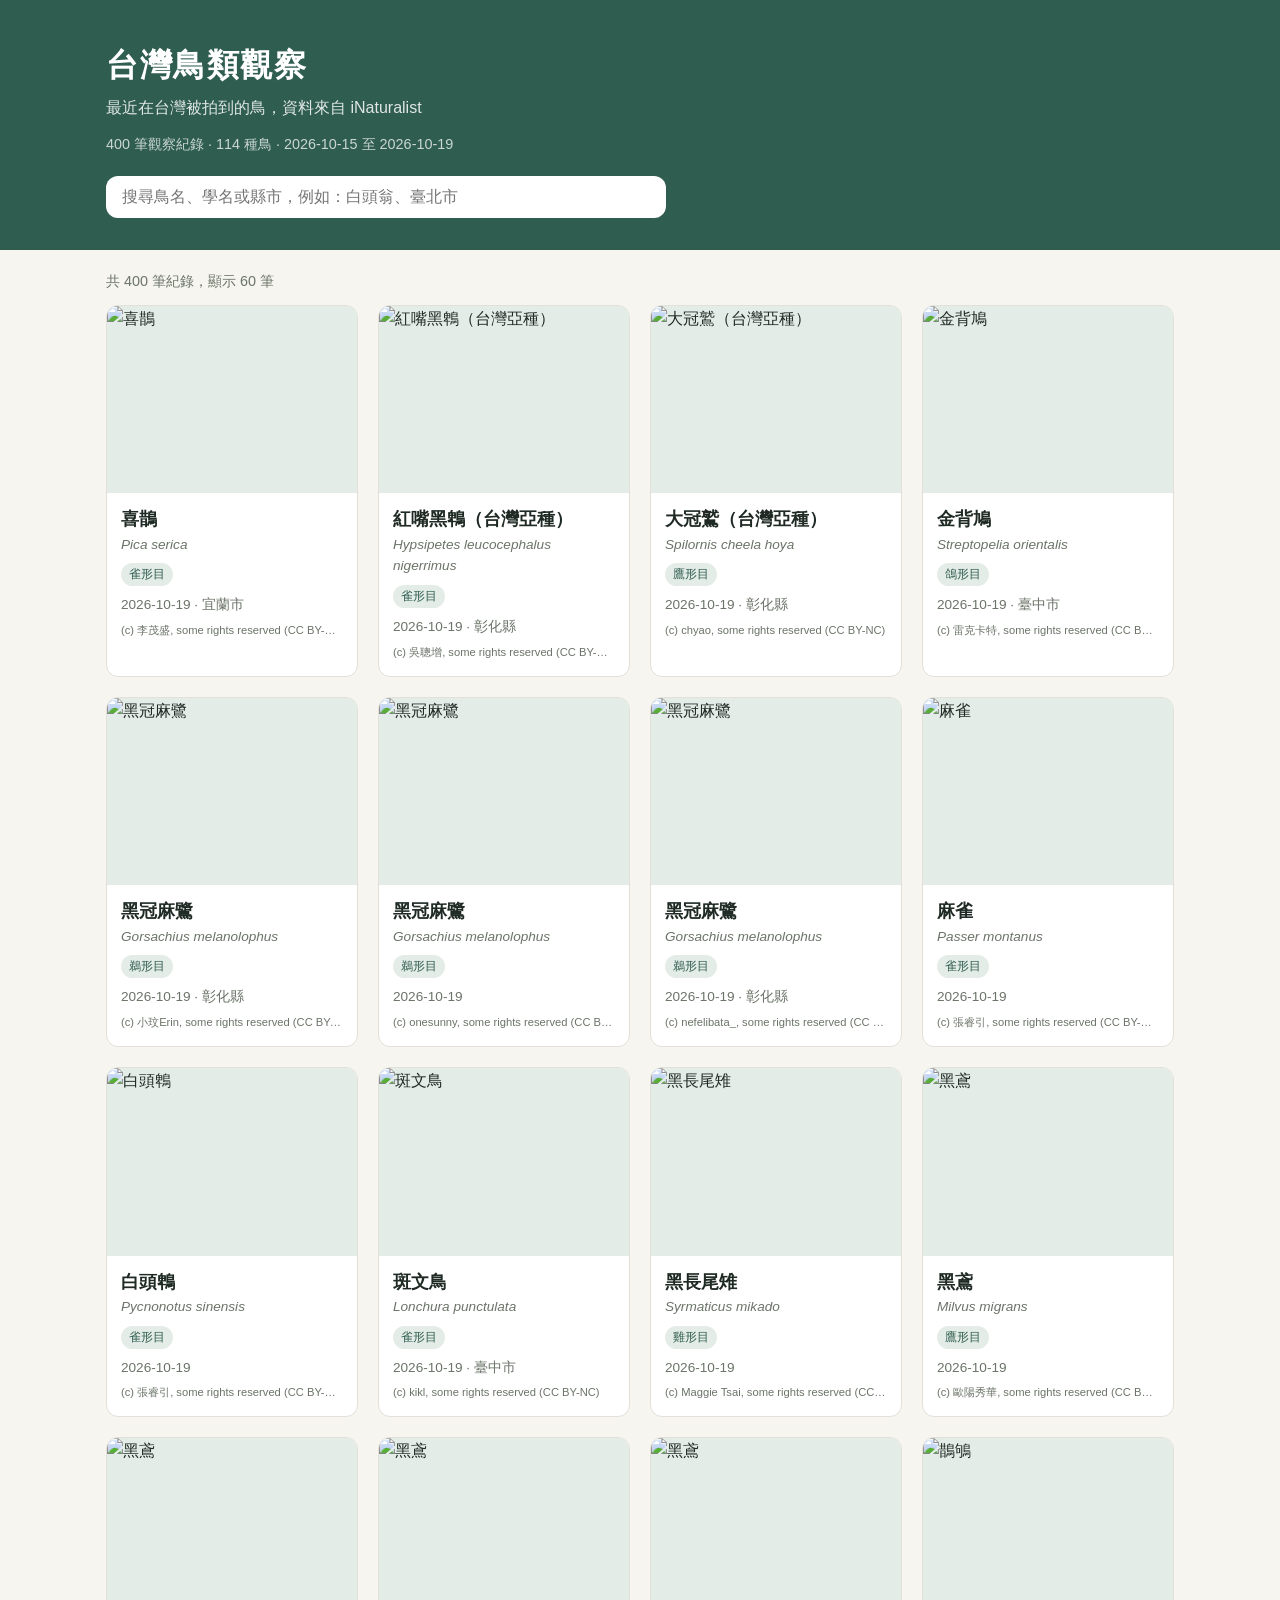
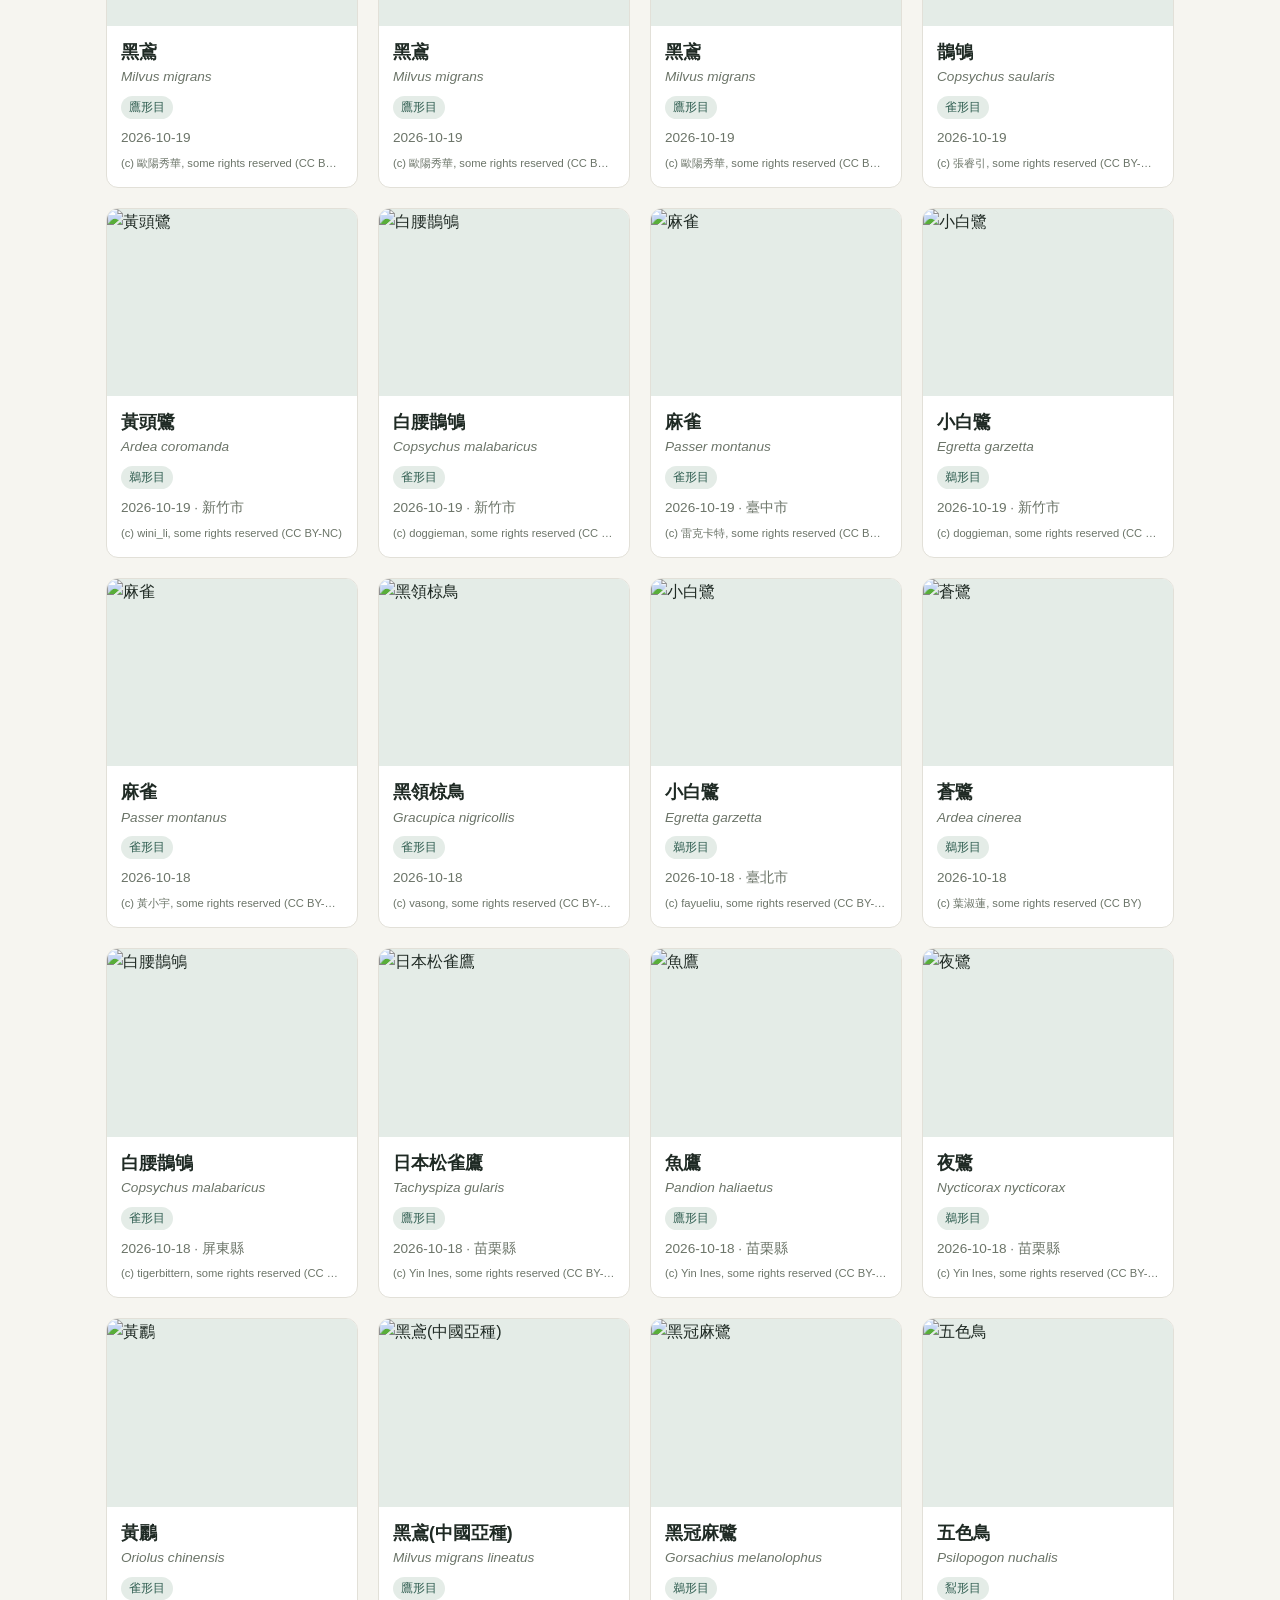
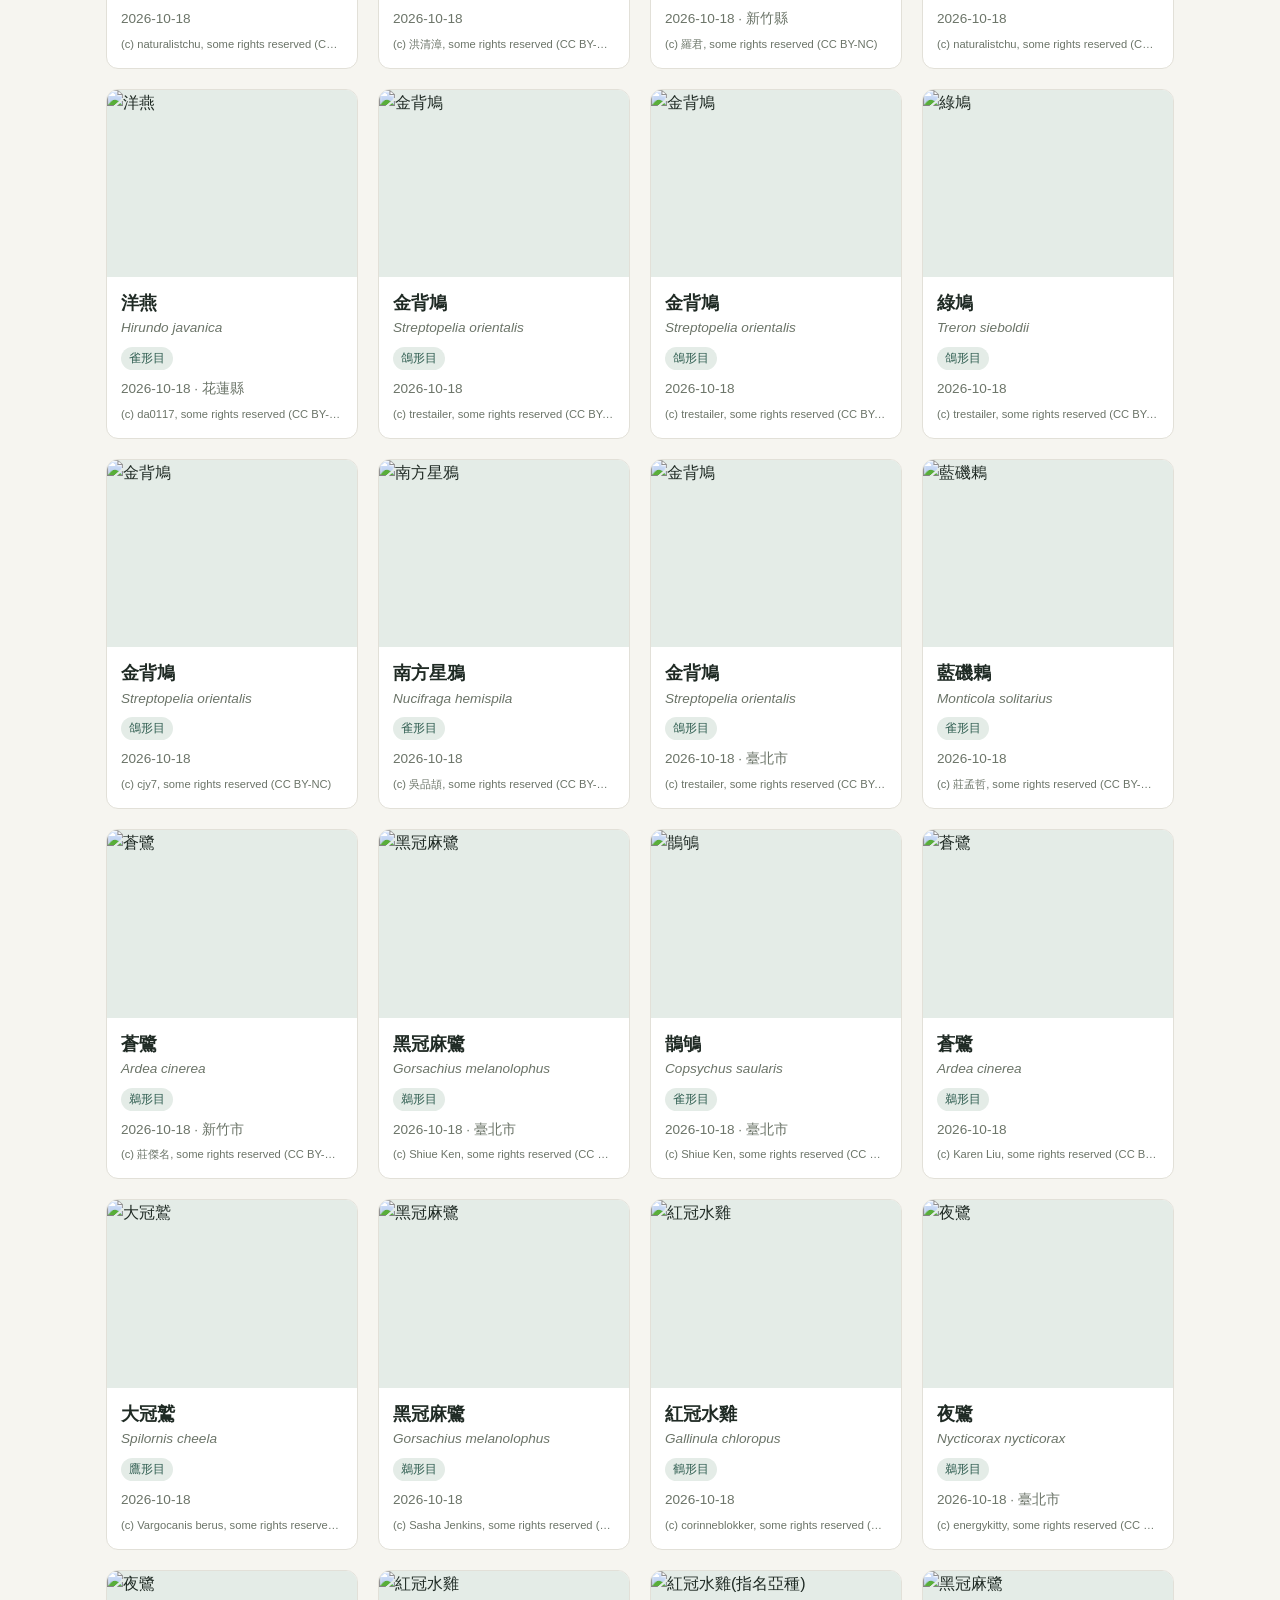
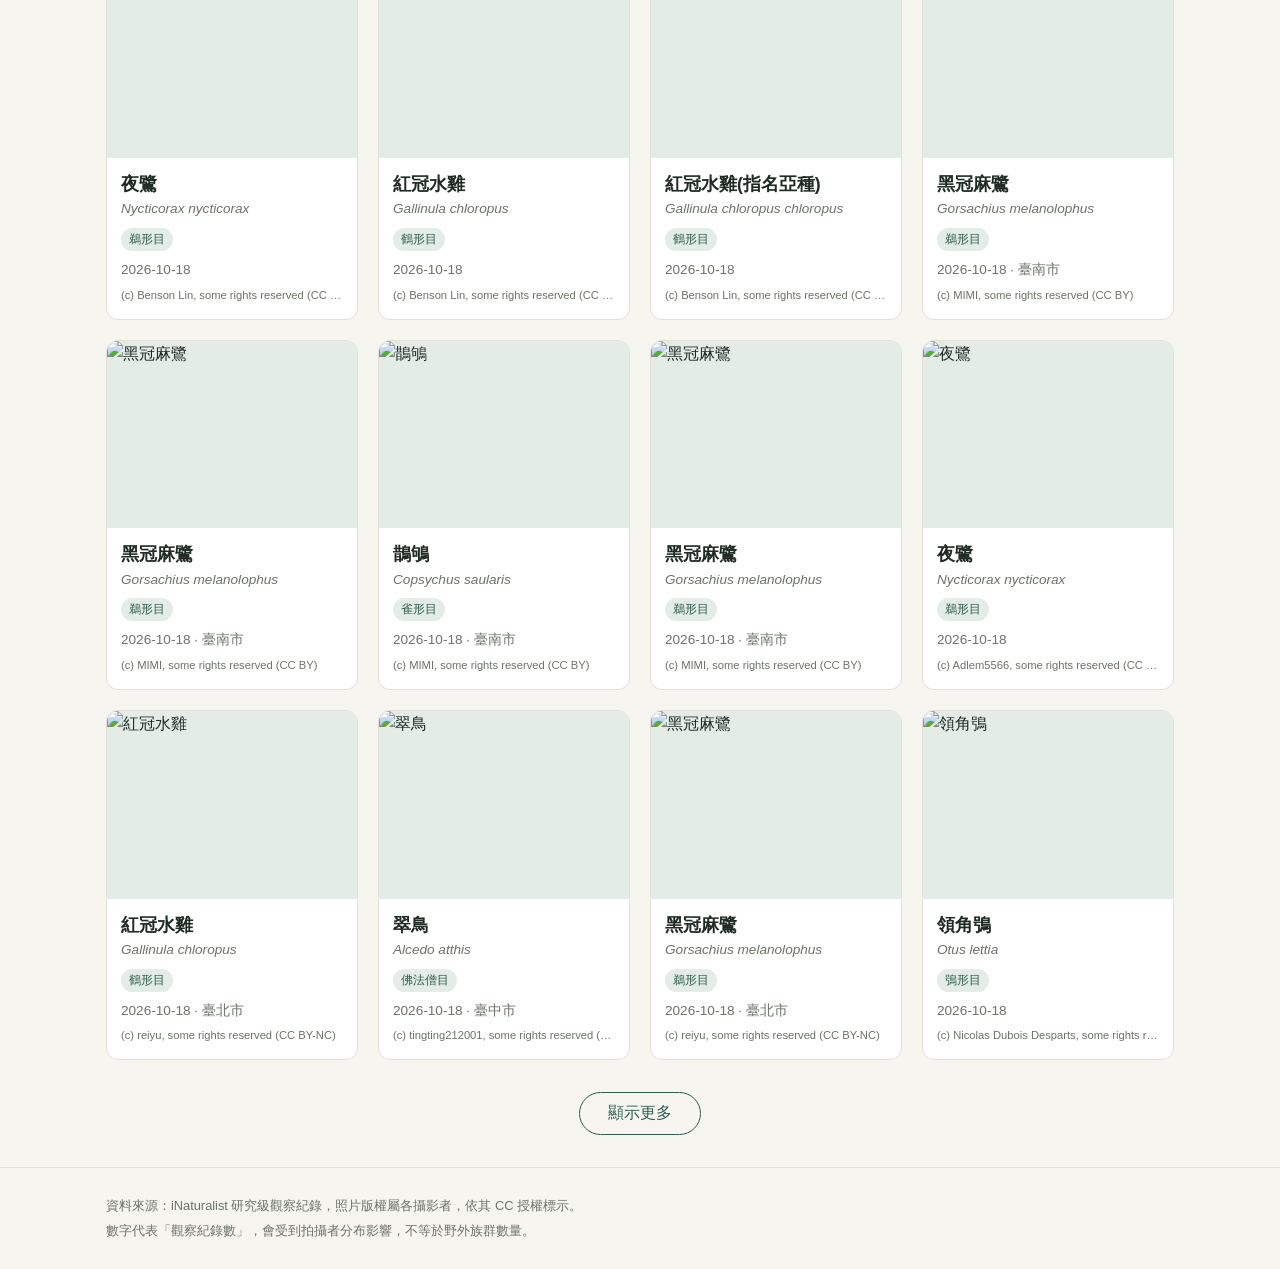
==== web/index.html @ 37d0241c "網頁：點卡片開啟詳細視窗，救傷區塊為暫時文字" ====
<!DOCTYPE html>
<html lang="zh-Hant">
<head>
  <meta charset="UTF-8">
  <!-- 讓手機上也能正常縮放 -->
  <meta name="viewport" content="width=device-width, initial-scale=1.0">
  <title>台灣鳥類觀察</title>
  <link rel="stylesheet" href="style.css">
</head>
<body>

  <!-- 最上方標題區 -->
  <header class="header">
    <div class="container">
      <h1>台灣鳥類觀察</h1>
      <p class="subtitle">最近在台灣被拍到的鳥，資料來自 iNaturalist</p>
      <p class="summary" id="summary"></p>

      <!-- 搜尋框：輸入時 script.js 會即時篩選卡片 -->
      <input
        type="search"
        id="search"
        class="search"
        placeholder="搜尋鳥名、學名或縣市，例如：白頭翁、臺北市"
        autocomplete="off"
      >
    </div>
  </header>

  <main class="container">
    <!-- 顯示目前有幾筆符合搜尋 -->
    <p class="count" id="count"></p>

    <!-- 卡片會由 script.js 放進這裡 -->
    <div class="grid" id="grid"></div>

    <!-- 搜尋不到時顯示 -->
    <p class="empty" id="empty" hidden>找不到符合的鳥，換個關鍵字試試看。</p>

    <!-- 一次只顯示一部分，按了再多顯示，避免一次載入太多照片 -->
    <div class="more-wrap">
      <button class="more" id="more">顯示更多</button>
    </div>
  </main>

  <footer class="footer">
    <div class="container">
      <p>資料來源：iNaturalist 研究級觀察紀錄，照片版權屬各攝影者，依其 CC 授權標示。</p>
      <p>數字代表「觀察紀錄數」，會受到拍攝者分布影響，不等於野外族群數量。</p>
    </div>
  </footer>

  <!-- 詳細視窗：點卡片時打開，內容由 script.js 填入 -->
  <dialog class="detail" id="detail">
    <button class="close" id="close" aria-label="關閉">×</button>
    <img id="detail-photo" alt="">
    <div class="detail-body">
      <h2 id="detail-name"></h2>
      <p class="sci" id="detail-sci"></p>
      <dl class="info">
        <dt>分類</dt><dd id="detail-taxon"></dd>
        <dt>日期</dt><dd id="detail-date"></dd>
        <dt>地點</dt><dd id="detail-place"></dd>
        <dt>照片</dt><dd id="detail-credit"></dd>
      </dl>
      <a id="detail-link" class="source" target="_blank" rel="noopener">在 iNaturalist 查看原始紀錄 ↗</a>

      <!-- 救傷提示：之後依「目」顯示不同內容，目前先放通用建議 -->
      <section class="help">
        <h3>遇到牠怎麼辦？</h3>
        <p id="detail-help"></p>
        <p class="help-note">以上為一般性整理，僅供參考。遇到受傷或落地的鳥，請聯絡當地動物救傷單位或縣市政府動保機關。</p>
      </section>
    </div>
  </dialog>

  <!-- 先載入資料（export.py 產生的），再載入程式，順序不能顛倒 -->
  <script src="data.js"></script>
  <script src="script.js"></script>
</body>
</html>
---- web/style.css ----
/* ===== 顏色與字型：集中寫在這裡，之後想換顏色只要改這一區 ===== */
:root {
  --green: #2f5d50;        /* 主色：深綠 */
  --green-light: #e4ece7;  /* 主色的淺色，用在標籤背景 */
  --bg: #f6f5f0;           /* 頁面背景：偏暖的米白 */
  --card: #ffffff;         /* 卡片背景 */
  --text: #1f2a24;         /* 主要文字 */
  --muted: #6b7468;        /* 次要文字（灰綠） */
  --line: #e2e0d8;         /* 邊框線 */
  --radius: 12px;          /* 圓角大小 */
  /* 字型用電腦內建的，不從網路下載，老師電腦沒網路也不會跑版 */
  font-family: "Noto Sans TC", "Microsoft JhengHei", "PingFang TC", sans-serif;
}

/* ===== 基本設定 ===== */
* { box-sizing: border-box; }   /* 寬度計算包含邊框和內距，排版比較直覺 */

body {
  margin: 0;
  background: var(--bg);
  color: var(--text);
  line-height: 1.6;
}

/* 內容最寬 1100px，置中，左右留白 */
.container {
  max-width: 1100px;
  margin: 0 auto;
  padding: 0 16px;
}

/* ===== 標題區 ===== */
.header {
  background: var(--green);
  color: #fff;
  padding: 40px 0 32px;
}
.header h1 {
  margin: 0;
  font-size: 2rem;
  letter-spacing: 0.05em;
}
.subtitle { margin: 4px 0 0; opacity: 0.85; }
.summary  { margin: 12px 0 20px; font-size: 0.9rem; opacity: 0.75; }

.search {
  width: 100%;
  max-width: 560px;
  padding: 12px 16px;
  font-size: 1rem;
  border: none;
  border-radius: var(--radius);
  outline: none;
}
.search:focus { box-shadow: 0 0 0 3px rgba(255, 255, 255, 0.4); }

/* ===== 卡片網格 ===== */
.count { color: var(--muted); font-size: 0.9rem; margin: 20px 0 12px; }

/* 自動排列：每張卡片至少 220px 寬，空間夠就一排放多張 */
.grid {
  display: grid;
  grid-template-columns: repeat(auto-fill, minmax(220px, 1fr));
  gap: 20px;
}

.card {
  background: var(--card);
  border: 1px solid var(--line);
  border-radius: var(--radius);
  overflow: hidden;              /* 讓照片的角也是圓的 */
  cursor: pointer;               /* 滑鼠移上去變成手指，表示可以點 */
  transition: transform 0.15s, box-shadow 0.15s;
}
.card:focus-visible { outline: 3px solid var(--green); outline-offset: 2px; }
/* 滑鼠移上去時卡片微微浮起 */
.card:hover {
  transform: translateY(-3px);
  box-shadow: 0 8px 20px rgba(0, 0, 0, 0.08);
}

.card img {
  display: block;
  width: 100%;
  aspect-ratio: 4 / 3;           /* 所有照片統一 4:3，排起來才整齊 */
  object-fit: cover;             /* 照片比例不同時自動裁切，不會變形 */
  background: var(--green-light);/* 照片還沒載入時先顯示淺綠色 */
}

.card-body { padding: 12px 14px 14px; }

.card h2 {
  margin: 0;
  font-size: 1.1rem;
}
.sci {
  margin: 0;
  color: var(--muted);
  font-style: italic;            /* 學名慣例用斜體 */
  font-size: 0.85rem;
}

.tag {
  display: inline-block;
  margin-top: 8px;
  padding: 2px 8px;
  background: var(--green-light);
  color: var(--green);
  border-radius: 999px;
  font-size: 0.75rem;
}

.meta {
  margin: 8px 0 0;
  color: var(--muted);
  font-size: 0.85rem;
}
.credit {
  margin: 6px 0 0;
  color: var(--muted);
  font-size: 0.7rem;
  white-space: nowrap;           /* 標示文字太長就用 … 截掉 */
  overflow: hidden;
  text-overflow: ellipsis;
}

/* ===== 其他 ===== */
.empty { text-align: center; color: var(--muted); padding: 40px 0; }

.more-wrap { text-align: center; margin: 32px 0; }
.more {
  padding: 10px 28px;
  font-size: 1rem;
  color: var(--green);
  background: transparent;
  border: 1.5px solid var(--green);
  border-radius: 999px;
  cursor: pointer;
}
.more:hover { background: var(--green); color: #fff; }

/* ===== 詳細視窗 ===== */
.detail {
  width: min(640px, calc(100% - 32px));  /* 最寬 640px，手機上左右各留 16px */
  max-height: calc(100% - 48px);
  padding: 0;
  border: none;
  border-radius: var(--radius);
  overflow-y: auto;                       /* 內容太長可以捲動 */
  color: var(--text);
}
.detail::backdrop { background: rgba(20, 30, 25, 0.6); }  /* 視窗後面的暗色遮罩 */

.detail img {
  display: block;
  width: 100%;
  max-height: 420px;
  object-fit: cover;
  background: var(--green-light);
}
.detail-body { padding: 20px 24px 24px; }
.detail h2 { margin: 0; font-size: 1.5rem; }

.close {
  position: absolute;            /* 疊在照片右上角 */
  top: 12px;
  right: 12px;
  width: 40px;
  height: 40px;
  font-size: 1.5rem;
  line-height: 1;
  color: #fff;
  background: rgba(0, 0, 0, 0.45);
  border: none;
  border-radius: 50%;
  cursor: pointer;
  z-index: 1;
}

/* 分類、日期、地點：左邊標題、右邊內容 */
.info {
  display: grid;
  grid-template-columns: 3em 1fr;
  gap: 6px 12px;
  margin: 16px 0;
  font-size: 0.9rem;
}
.info dt { color: var(--muted); }
.info dd { margin: 0; }

.source { color: var(--green); font-size: 0.9rem; }

.help {
  margin-top: 20px;
  padding: 16px 18px;
  background: var(--green-light);
  border-radius: var(--radius);
}
.help h3 { margin: 0 0 8px; color: var(--green); font-size: 1.05rem; }
.help p { margin: 0; font-size: 0.95rem; }
.help .help-note { margin-top: 10px; color: var(--muted); font-size: 0.8rem; }

.footer {
  border-top: 1px solid var(--line);
  padding: 24px 0;
  color: var(--muted);
  font-size: 0.8rem;
}
.footer p { margin: 4px 0; }
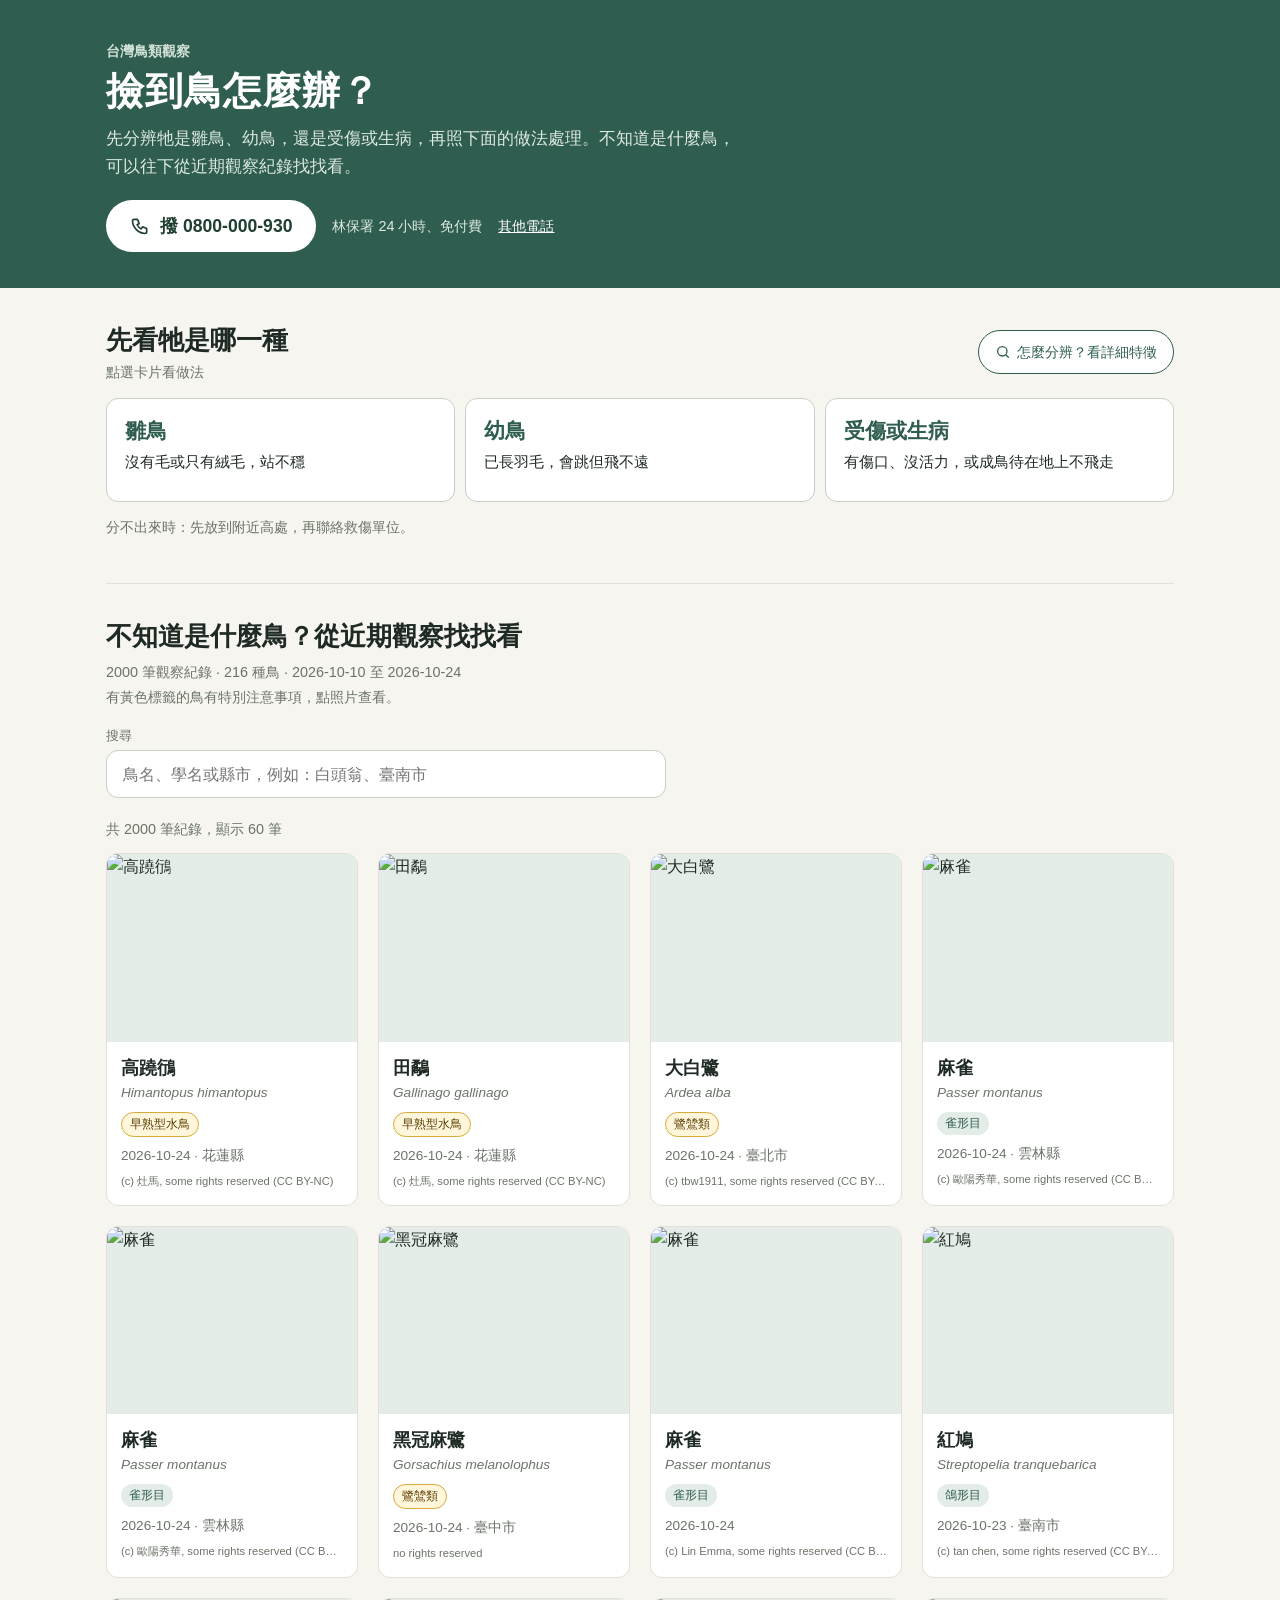
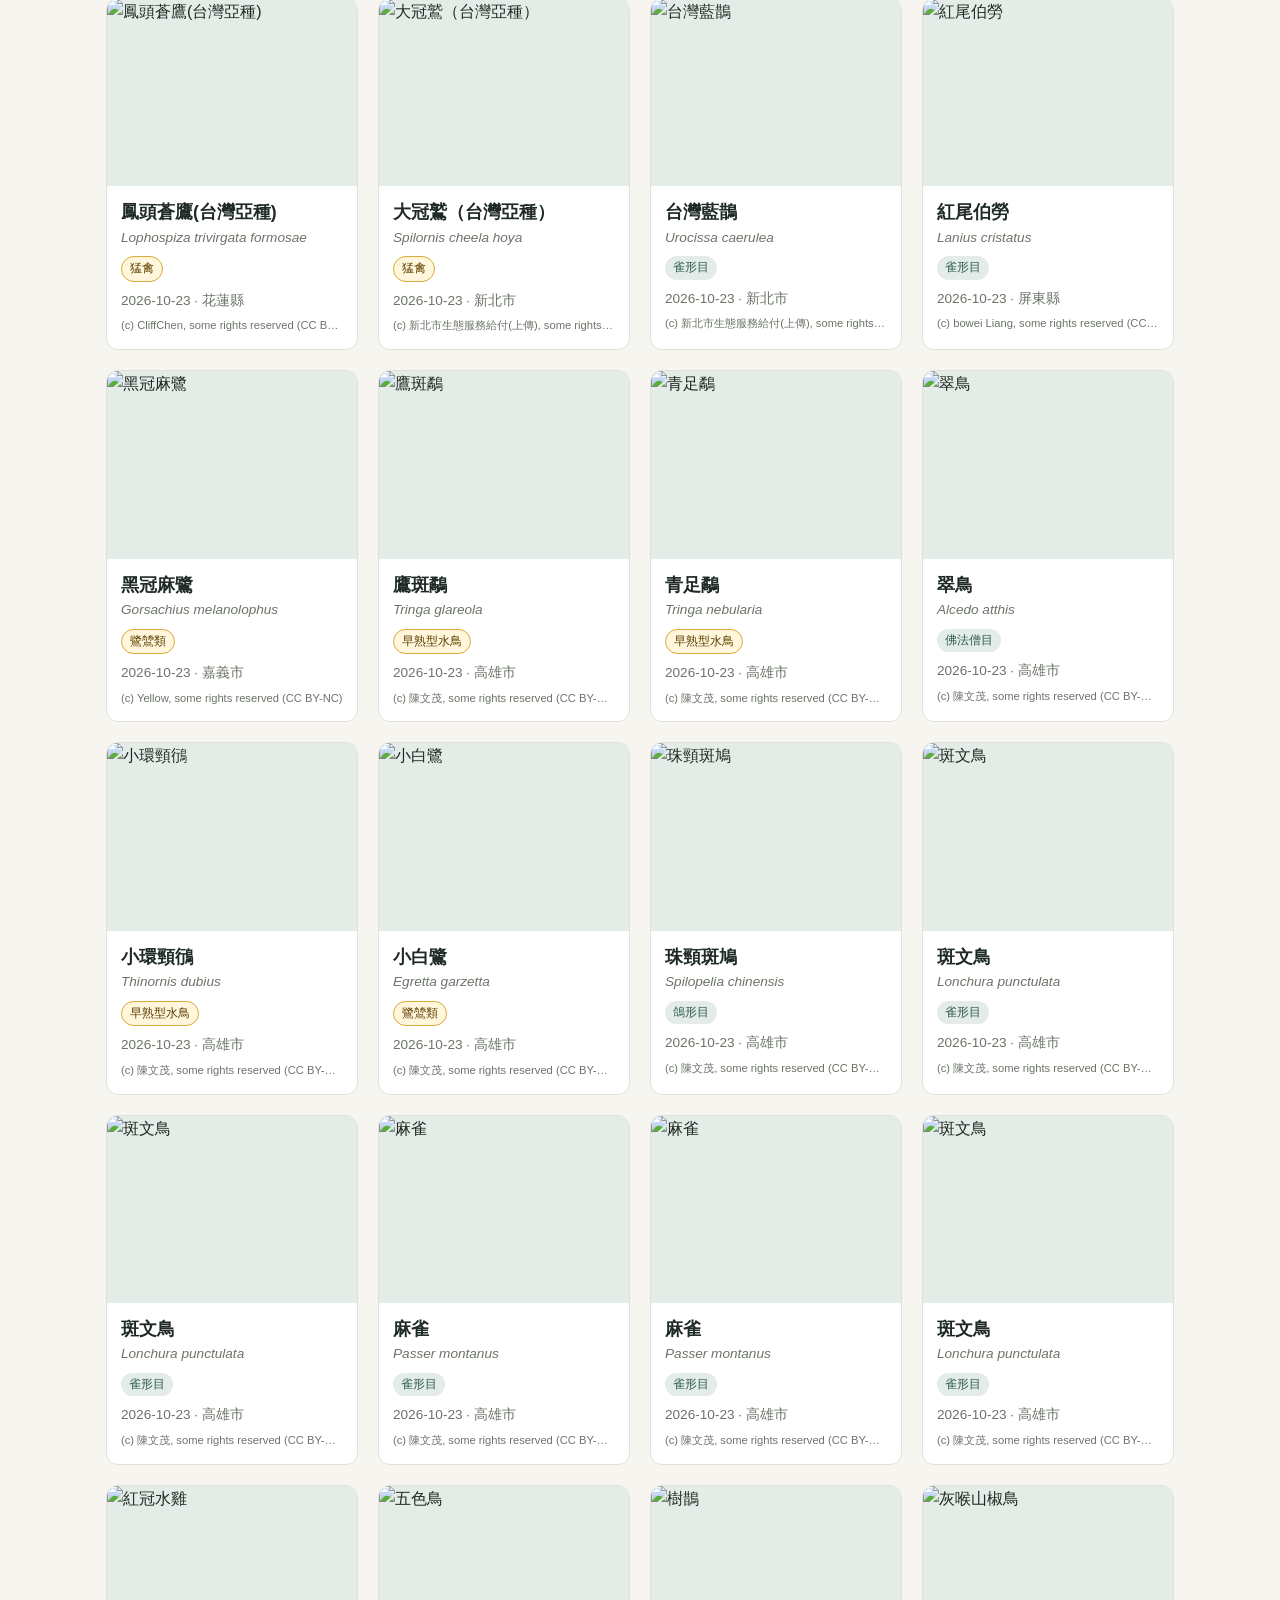
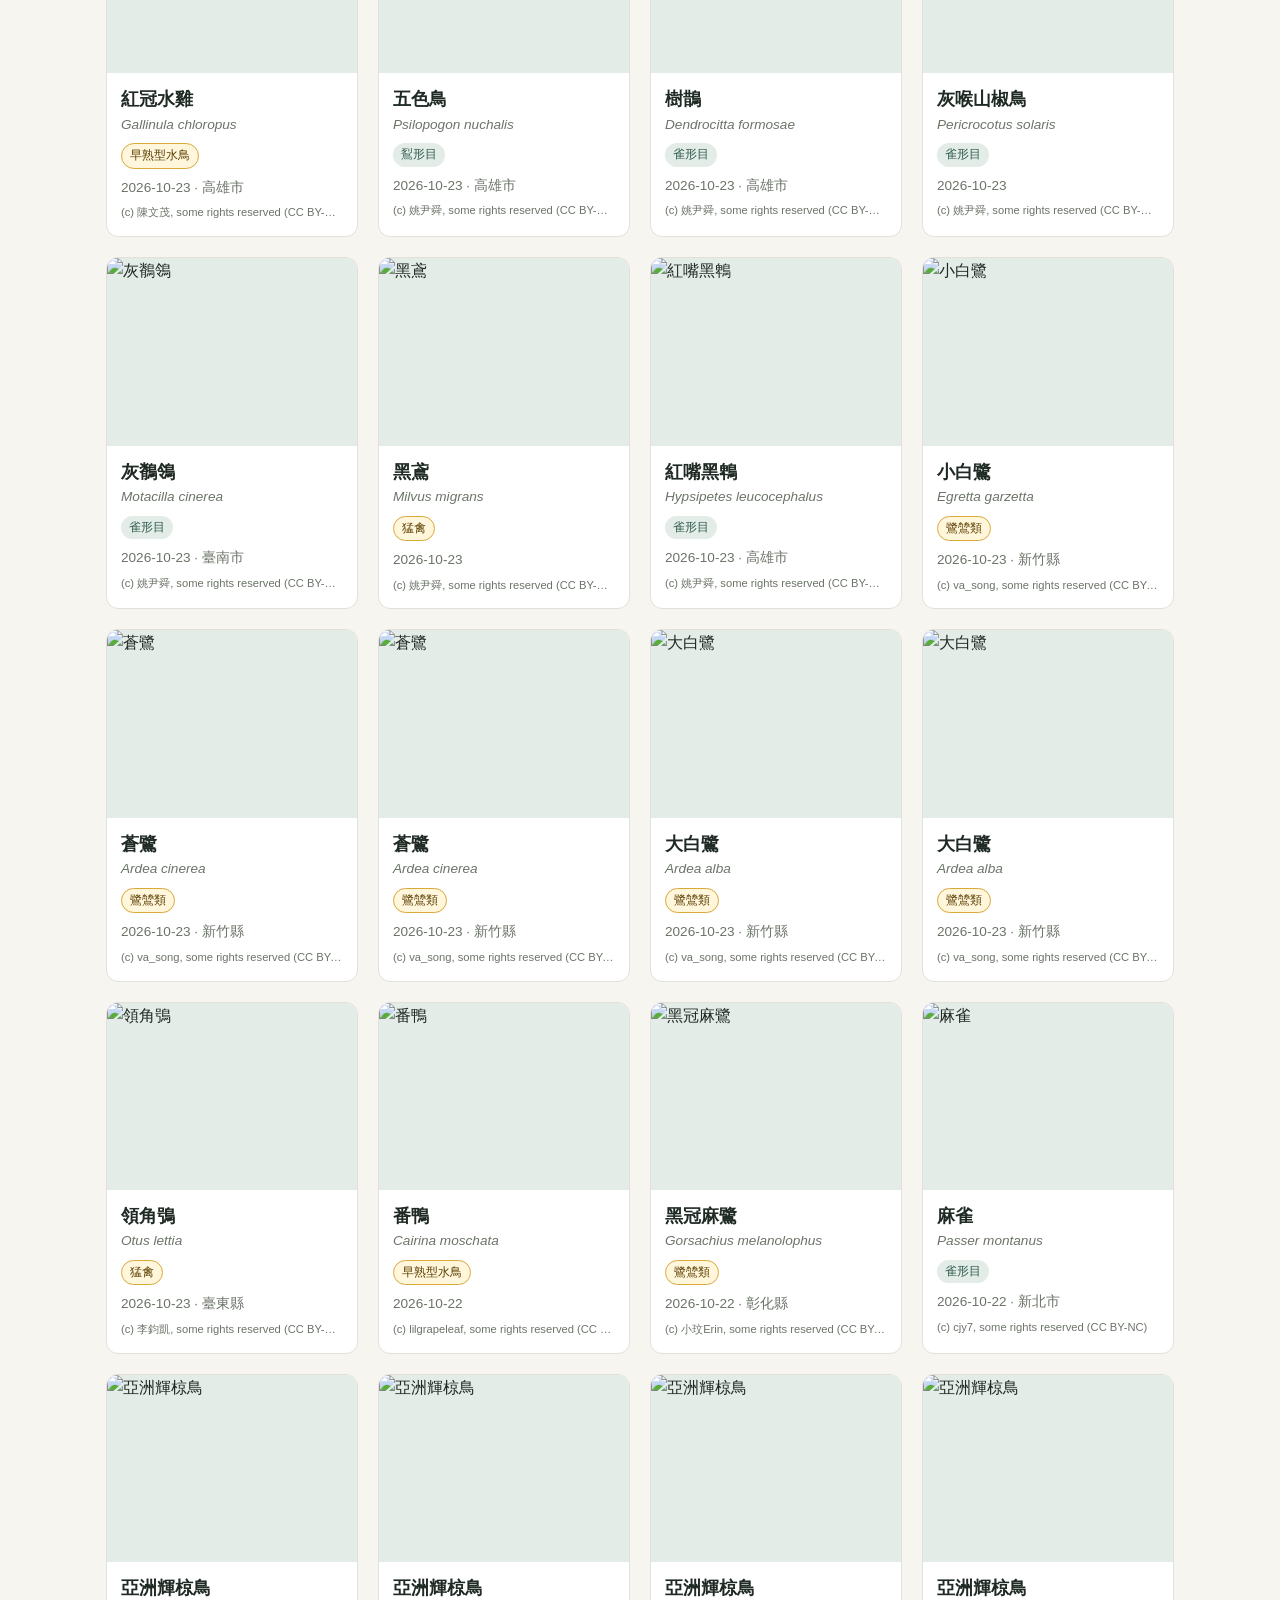
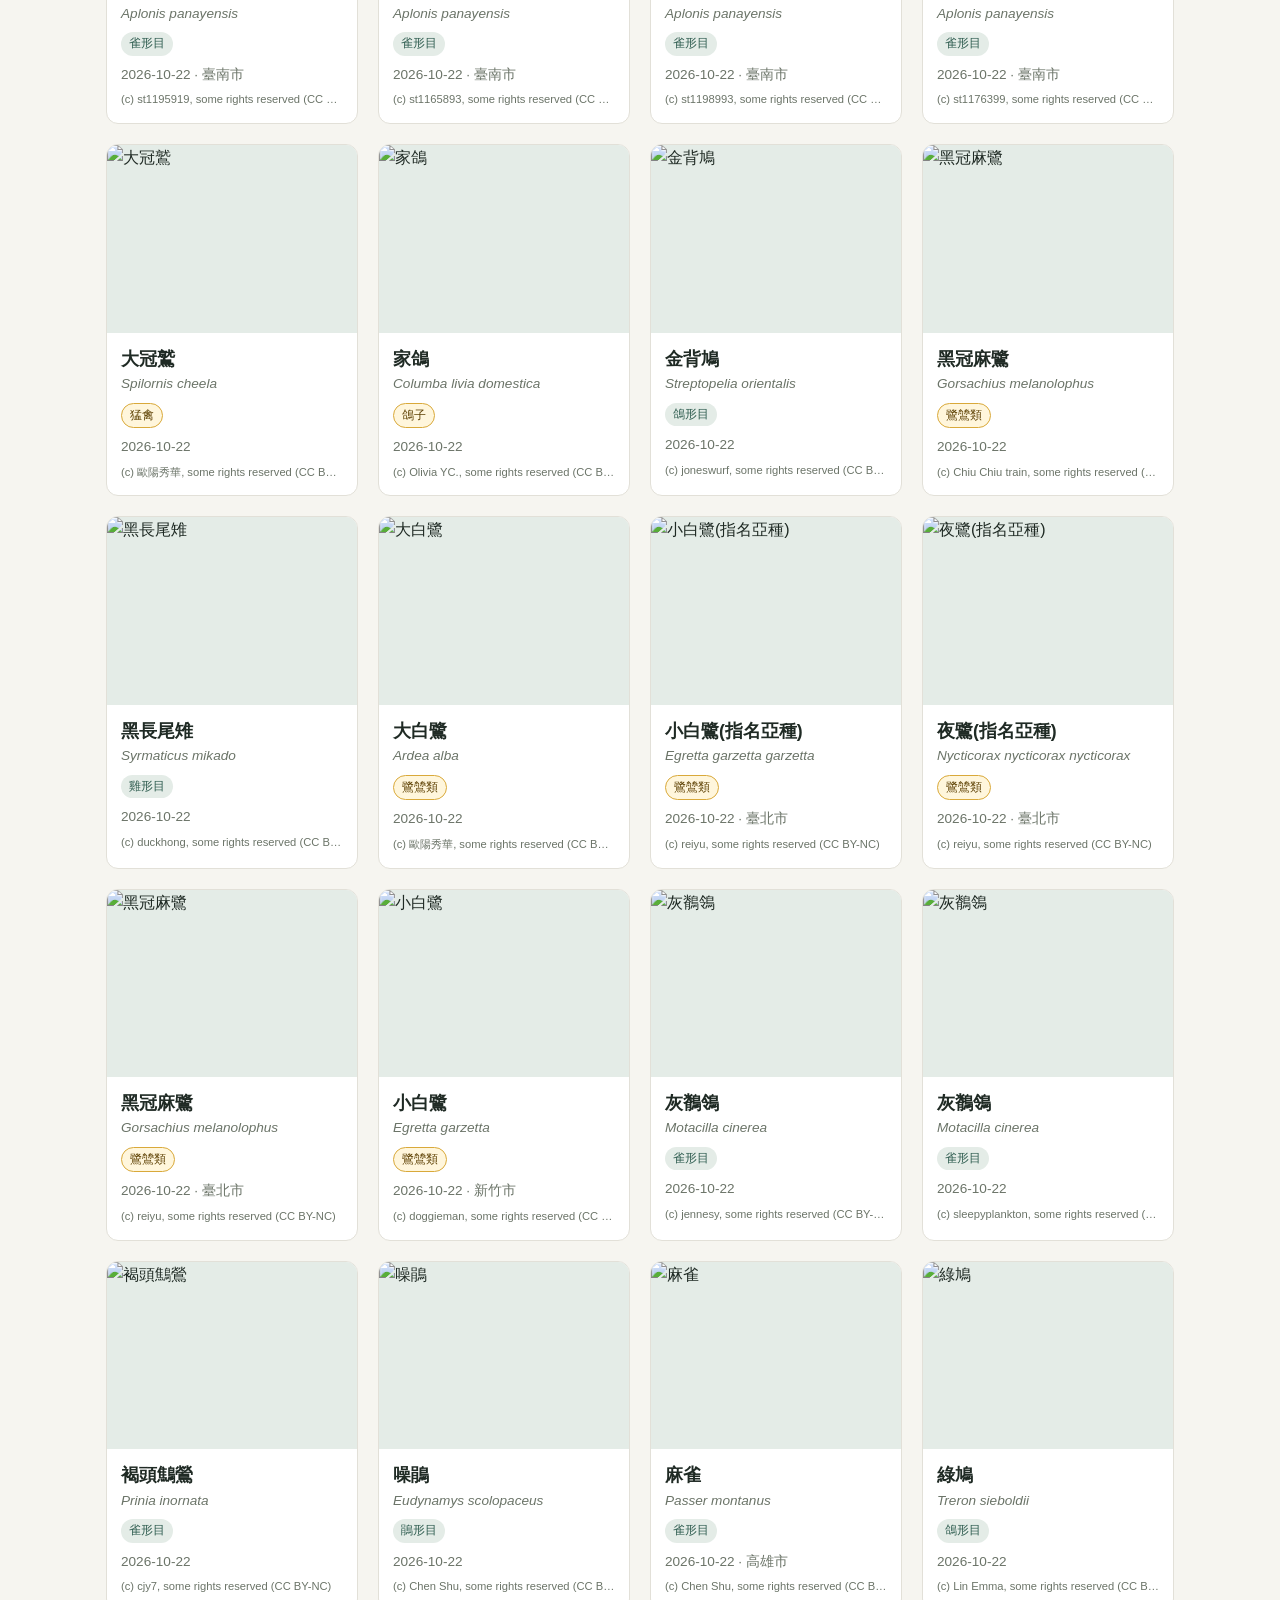
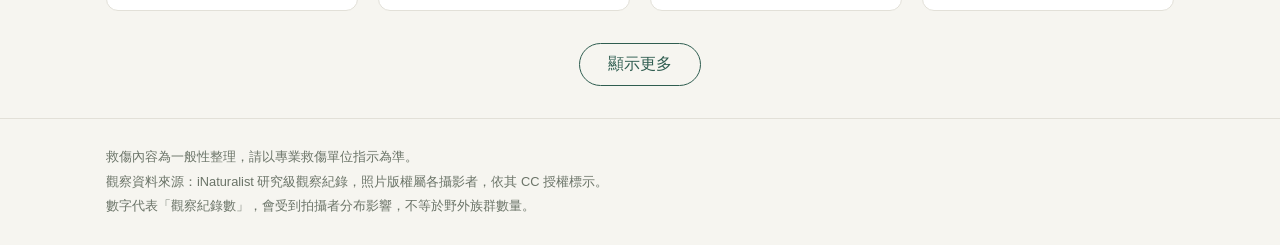
==== commit 8c101b81: "撰寫 README，新增 MVP 與上下文資訊文件" ====
--- a/web/index.html
+++ b/web/index.html
@@ -4,48 +4,73 @@
   <meta charset="UTF-8">
   <!-- 讓手機上也能正常縮放 -->
   <meta name="viewport" content="width=device-width, initial-scale=1.0">
-  <title>台灣鳥類觀察</title>
+  <title>撿到鳥怎麼辦？台灣鳥類觀察</title>
   <link rel="stylesheet" href="style.css">
 </head>
 <body>
 
-  <!-- 最上方標題區 -->
-  <header class="header">
+  <!-- 最上方：救傷入口與電話 -->
+  <header class="hero">
     <div class="container">
-      <h1>台灣鳥類觀察</h1>
-      <p class="subtitle">最近在台灣被拍到的鳥，資料來自 iNaturalist</p>
+      <p class="hero-brand">台灣鳥類觀察</p>
+      <h1>撿到鳥怎麼辦？</h1>
+      <p class="hero-lead">先分辨牠是雛鳥、幼鳥，還是受傷或生病，再照下面的做法處理。不知道是什麼鳥，可以往下從近期觀察紀錄找找看。</p>
+      <div class="hero-actions">
+        <a class="call-btn" href="tel:0800000930">
+          <svg width="20" height="20" viewBox="0 0 24 24" fill="none" stroke="currentColor" stroke-width="2" stroke-linecap="round" stroke-linejoin="round" aria-hidden="true"><path d="M5 4h4l2 5-2.5 1.5a11 11 0 0 0 5 5L15 13l5 2v4a2 2 0 0 1-2 2A16 16 0 0 1 3 6a2 2 0 0 1 2-2"></path></svg>
+          撥 0800-000-930
+        </a>
+        <span class="hero-note">林保署 24 小時、免付費</span>
+        <button class="link-btn hero-link" id="hero-phones-toggle" type="button" aria-expanded="false" aria-controls="hero-phones">其他電話</button>
+      </div>
+      <p class="hero-phones" id="hero-phones" hidden>
+        <span><a href="tel:1999">1999</a> 縣市專線</span>
+        <span><a href="tel:1959">1959</a> 動保專線</span>
+        <a href="https://www.bird.org.tw/basicpage/117" target="_blank" rel="noopener">查各縣市救傷單位 ↗</a>
+      </p>
+    </div>
+  </header>
+
+  <main class="container">
+    <!-- 先看牠是哪一種：卡片、特徵表、做法都由 script.js 依 SITUATIONS 產生 -->
+    <section class="home-rescue" id="home-picker"></section>
+
+    <!-- 找出是什麼鳥 -->
+    <section class="finder" aria-labelledby="finder-title">
+      <h2 id="finder-title">不知道是什麼鳥？從近期觀察找找看</h2>
       <p class="summary" id="summary"></p>
+      <p class="finder-hint">有黃色標籤的鳥有特別注意事項，點照片查看。</p>
 
       <!-- 搜尋框：輸入時 script.js 會即時篩選卡片 -->
+      <label class="search-label" for="search">搜尋</label>
       <input
         type="search"
         id="search"
         class="search"
-        placeholder="搜尋鳥名、學名或縣市，例如：白頭翁、臺北市"
+        placeholder="鳥名、學名或縣市，例如：白頭翁、臺南市"
         autocomplete="off"
       >
-    </div>
-  </header>
 
-  <main class="container">
-    <!-- 顯示目前有幾筆符合搜尋 -->
-    <p class="count" id="count"></p>
+      <!-- 顯示目前有幾筆符合搜尋 -->
+      <p class="count" id="count"></p>
 
-    <!-- 卡片會由 script.js 放進這裡 -->
-    <div class="grid" id="grid"></div>
+      <!-- 卡片會由 script.js 放進這裡 -->
+      <div class="grid" id="grid"></div>
 
-    <!-- 搜尋不到時顯示 -->
-    <p class="empty" id="empty" hidden>找不到符合的鳥，換個關鍵字試試看。</p>
+      <!-- 搜尋不到時顯示 -->
+      <p class="empty" id="empty" hidden>找不到符合的鳥，換個關鍵字試試看。</p>
 
-    <!-- 一次只顯示一部分，按了再多顯示，避免一次載入太多照片 -->
-    <div class="more-wrap">
-      <button class="more" id="more">顯示更多</button>
-    </div>
+      <!-- 一次只顯示一部分，按了再多顯示，避免一次載入太多照片 -->
+      <div class="more-wrap">
+        <button class="more" id="more">顯示更多</button>
+      </div>
+    </section>
   </main>
 
   <footer class="footer">
     <div class="container">
-      <p>資料來源：iNaturalist 研究級觀察紀錄，照片版權屬各攝影者，依其 CC 授權標示。</p>
+      <p>救傷內容為一般性整理，請以專業救傷單位指示為準。</p>
+      <p>觀察資料來源：iNaturalist 研究級觀察紀錄，照片版權屬各攝影者，依其 CC 授權標示。</p>
       <p>數字代表「觀察紀錄數」，會受到拍攝者分布影響，不等於野外族群數量。</p>
     </div>
   </footer>
@@ -57,6 +82,8 @@
     <div class="detail-body">
       <h2 id="detail-name"></h2>
       <p class="sci" id="detail-sci"></p>
+      <!-- 類群標籤：只有屬於第二層類群的鳥才顯示 -->
+      <span class="group-tag" id="group-tag" hidden></span>
       <dl class="info">
         <dt>分類</dt><dd id="detail-taxon"></dd>
         <dt>日期</dt><dd id="detail-date"></dd>
@@ -65,11 +92,46 @@
       </dl>
       <a id="detail-link" class="source" target="_blank" rel="noopener">在 iNaturalist 查看原始紀錄 ↗</a>
 
-      <!-- 救傷提示：之後依「目」顯示不同內容，目前先放通用建議 -->
-      <section class="help">
-        <h3>遇到牠怎麼辦？</h3>
-        <p id="detail-help"></p>
-        <p class="help-note">以上為一般性整理，僅供參考。遇到受傷或落地的鳥，請聯絡當地動物救傷單位或縣市政府動保機關。</p>
+      <!-- 遇到牠怎麼辦？文字內容都放在 script.js 的 SITUATIONS 和 GROUP_NOTES，這裡只放位置 -->
+      <section class="help" aria-labelledby="help-title">
+        <h3 id="help-title">遇到牠怎麼辦？</h3>
+
+        <!-- 黃色框（第二層）：每隻鳥最多一個，不屬於任何類群就隱藏 -->
+        <div class="group-box" id="group-box" hidden>
+          <p class="group-box-title">
+            <svg width="20" height="20" viewBox="0 0 24 24" fill="none" stroke="currentColor" stroke-width="2" stroke-linecap="round" stroke-linejoin="round" aria-hidden="true"><path d="M12 3l9 16H3z"></path><path d="M12 10v4"></path><path d="M12 17h.01"></path></svg>
+            <span id="group-box-title"></span>
+          </p>
+          <ul id="group-box-list"></ul>
+        </div>
+
+        <!-- 先看牠是哪一種：跟首頁同一套，由 script.js 產生 -->
+        <div id="detail-picker"></div>
+
+        <!-- 聯絡列 -->
+        <div class="contact">
+          <div class="contact-row">
+            <p class="contact-main">
+              <svg width="18" height="18" viewBox="0 0 24 24" fill="none" stroke="currentColor" stroke-width="2" stroke-linecap="round" stroke-linejoin="round" aria-hidden="true"><path d="M5 4h4l2 5-2.5 1.5a11 11 0 0 0 5 5L15 13l5 2v4a2 2 0 0 1-2 2A16 16 0 0 1 3 6a2 2 0 0 1 2-2"></path></svg>
+              <span>需要幫忙？撥</span>
+              <a class="phone-big" href="tel:0800000930">0800-000-930</a>
+              <span class="contact-note">林保署 24 小時、免付費</span>
+            </p>
+            <button class="link-btn" id="phones-toggle" type="button" aria-expanded="false" aria-controls="phones">其他電話</button>
+          </div>
+          <p class="phones" id="phones" hidden>
+            <span><a href="tel:1999">1999</a> 縣市專線</span>
+            <span><a href="tel:1959">1959</a> 動保專線</span>
+            <a href="https://www.bird.org.tw/basicpage/117" target="_blank" rel="noopener">查各縣市救傷單位 ↗</a>
+          </p>
+        </div>
+
+        <!-- 免責小字與資料來源 -->
+        <p class="disclaimer">
+          <span>本區為一般性整理，請以專業救傷單位指示為準。</span>
+          <button class="link-btn" id="sources-toggle" type="button" aria-expanded="false" aria-controls="sources">查看資料來源</button>
+        </p>
+        <ul class="sources" id="sources" hidden></ul>
       </section>
     </div>
   </dialog>
--- a/web/style.css
+++ b/web/style.css
@@ -1,3 +1,6 @@
+/* 有 hidden 屬性的元素一律隱藏（避免下方的 display 設定蓋過它） */
+[hidden] { display: none !important; }
+
 /* ===== 顏色與字型：集中寫在這裡，之後想換顏色只要改這一區 ===== */
 :root {
   --green: #2f5d50;        /* 主色：深綠 */
@@ -29,30 +32,98 @@
   padding: 0 16px;
 }
 
-/* ===== 標題區 ===== */
-.header {
+/* ===== 最上方：救傷入口 ===== */
+.hero {
   background: var(--green);
   color: #fff;
-  padding: 40px 0 32px;
-}
-.header h1 {
+  padding: 40px 0 36px;
+}
+.hero-brand { margin: 0 0 4px; font-size: 0.9rem; font-weight: 700; color: #cfe0d4; }
+.hero h1 {
   margin: 0;
-  font-size: 2rem;
-  letter-spacing: 0.05em;
-}
-.subtitle { margin: 4px 0 0; opacity: 0.85; }
-.summary  { margin: 12px 0 20px; font-size: 0.9rem; opacity: 0.75; }
+  font-size: 2.4rem;
+  line-height: 1.25;
+  letter-spacing: 0.03em;
+}
+.hero-lead { margin: 10px 0 0; max-width: 640px; font-size: 1.08rem; color: #dde9e1; }
+
+.hero-actions {
+  display: flex;
+  flex-wrap: wrap;
+  align-items: center;
+  gap: 10px 16px;
+  margin-top: 20px;
+}
+/* 撥號按鈕：白底深綠字，整頁最醒目的按鈕 */
+.call-btn {
+  display: inline-flex;
+  align-items: center;
+  gap: 10px;
+  min-height: 52px;
+  padding: 0 24px;
+  background: #fff;
+  color: #1f3f31;
+  border-radius: 999px;
+  font-size: 1.1rem;
+  font-weight: 700;
+  text-decoration: none;
+}
+.call-btn:hover { background: #eef5f0; }
+.hero-note { font-size: 0.9rem; color: #dde9e1; }
+.hero .hero-link { color: #fff; font-size: 0.9rem; }
+.hero-phones {
+  display: flex;
+  flex-wrap: wrap;
+  gap: 6px 24px;
+  margin: 14px 0 0;
+  padding-top: 12px;
+  border-top: 1px solid #4f7a66;
+  color: #dde9e1;
+}
+.hero-phones a { color: #fff; font-weight: 700; }
+
+/* ===== 首頁：先看牠是哪一種 ===== */
+.home-rescue { padding: 32px 0 8px; }
+.home-rescue .pick-title { font-size: 1.6rem; }
+.home-rescue .pick-sub { font-size: 0.9rem; }
+.home-rescue .pick-card { min-height: 104px; padding: 16px 18px; font-size: 0.95rem; }
+.home-rescue .pick-card[aria-pressed="true"] { padding: 15px 17px; }
+.home-rescue .pick-card-name { font-size: 1.3rem; }
+.home-rescue .pick-hint { font-size: 0.9rem; }
+.home-rescue .advice { background: var(--card); border: 1px solid var(--line); font-size: 0.95rem; padding: 20px 22px 12px; }
+.home-rescue .advice-lead { font-size: 1.1rem; }
+.home-rescue .id-table { background: var(--card); }
+
+/* 首頁和詳細視窗共用：卡片、表格、做法上下排列 */
+.picker {
+  display: flex;
+  flex-direction: column;
+  gap: 14px;
+}
+
+/* ===== 首頁：找出是什麼鳥 ===== */
+.finder {
+  margin-top: 36px;
+  padding-top: 32px;
+  border-top: 1px solid var(--line);
+}
+.finder h2 { margin: 0; font-size: 1.6rem; }
+.summary { margin: 4px 0 0; font-size: 0.9rem; color: var(--muted); }
+.finder-hint { margin: 2px 0 16px; font-size: 0.9rem; color: var(--muted); }
+.search-label { display: block; margin-bottom: 4px; font-size: 0.82rem; color: var(--muted); }
 
 .search {
   width: 100%;
   max-width: 560px;
-  padding: 12px 16px;
+  min-height: 48px;
+  padding: 0 16px;
+  font: inherit;
   font-size: 1rem;
-  border: none;
-  border-radius: var(--radius);
-  outline: none;
-}
-.search:focus { box-shadow: 0 0 0 3px rgba(255, 255, 255, 0.4); }
+  background: #fff;
+  border: 1px solid #c9cec6;
+  border-radius: var(--radius);
+}
+.search:focus { outline: 3px solid var(--green-light); border-color: var(--green); }
 
 /* ===== 卡片網格 ===== */
 .count { color: var(--muted); font-size: 0.9rem; margin: 20px 0 12px; }
@@ -89,7 +160,7 @@
 
 .card-body { padding: 12px 14px 14px; }
 
-.card h2 {
+.card h3 {
   margin: 0;
   font-size: 1.1rem;
 }
@@ -108,6 +179,13 @@
   color: var(--green);
   border-radius: 999px;
   font-size: 0.75rem;
+}
+/* 屬於第二層類群的鳥：黃色標籤，跟詳細視窗的黃色框同色 */
+.tag-group {
+  background: var(--yellow-bg);
+  color: var(--yellow-text);
+  border: 1px solid var(--yellow-line);
+  font-weight: 500;
 }
 
 .meta {
@@ -141,7 +219,7 @@
 
 /* ===== 詳細視窗 ===== */
 .detail {
-  width: min(640px, calc(100% - 32px));  /* 最寬 640px，手機上左右各留 16px */
+  width: min(760px, calc(100% - 32px));  /* 最寬 760px，手機上左右各留 16px */
   max-height: calc(100% - 48px);
   padding: 0;
   border: none;
@@ -190,15 +268,229 @@
 
 .source { color: var(--green); font-size: 0.9rem; }
 
+/* ===== 遇到牠怎麼辦？ ===== */
+:root {
+  --yellow-bg: #fff6dc;     /* 黃色框背景 */
+  --yellow-line: #d9a93a;   /* 黃色框邊線 */
+  --yellow-text: #5c3f00;   /* 黃色框文字（深褐，對比足夠） */
+  --soft: #f3f5f1;          /* 做法區、對照表背景 */
+}
+
+/* 類群標籤：在鳥名下方，跟黃色框同色 */
+.group-tag {
+  display: inline-block;
+  margin-top: 6px;
+  padding: 1px 10px;
+  background: var(--yellow-bg);
+  border: 1px solid var(--yellow-line);
+  color: var(--yellow-text);
+  border-radius: 999px;
+  font-size: 0.8rem;
+  font-weight: 500;
+}
+
 .help {
-  margin-top: 20px;
-  padding: 16px 18px;
+  margin-top: 24px;
+  padding-top: 20px;
+  border-top: 1px solid var(--line);
+  display: flex;
+  flex-direction: column;
+  gap: 14px;
+}
+.help h3 { margin: 0; color: var(--green); font-size: 1.3rem; }
+.help ul { margin: 0; padding-left: 20px; }
+.help li { margin: 0 0 6px; }
+
+/* 黃色框 */
+.group-box {
+  background: var(--yellow-bg);
+  border: 1.5px solid var(--yellow-line);
+  border-radius: var(--radius);
+  padding: 14px 18px;
+  color: var(--yellow-text);
+  font-size: 0.92rem;
+}
+.group-box-title {
+  display: flex;
+  align-items: center;
+  gap: 8px;
+  margin: 0 0 8px;
+  font-weight: 700;
+  font-size: 1rem;
+}
+.group-box-title svg { flex-shrink: 0; }
+
+/* 先看牠是哪一種 */
+.pick-head {
+  display: flex;
+  flex-wrap: wrap;
+  align-items: center;
+  justify-content: space-between;
+  gap: 8px;
+}
+.pick-title { margin: 0; font-weight: 700; }
+.pick-sub { margin: 0; font-size: 0.82rem; color: var(--muted); }
+
+/* 「看詳細特徵」：綠框；展開時變實心綠底 */
+.id-toggle {
+  display: inline-flex;
+  align-items: center;
+  gap: 6px;
+  min-height: 44px;
+  padding: 8px 16px;
+  font: inherit;
+  font-size: 0.88rem;
+  font-weight: 500;
+  color: var(--green);
+  background: #fff;
+  border: 1.5px solid var(--green);
+  border-radius: 999px;
+  cursor: pointer;
+}
+.id-toggle[aria-expanded="true"] { background: var(--green); color: #fff; }
+
+/* 三張卡片（切換鈕）：選中時綠色粗框 */
+.pick-cards {
+  display: grid;
+  grid-template-columns: repeat(3, minmax(0, 1fr));
+  gap: 10px;
+}
+.pick-card {
+  display: flex;
+  flex-direction: column;
+  gap: 4px;
+  min-height: 88px;
+  padding: 12px 14px;
+  text-align: left;
+  font: inherit;
+  font-size: 0.88rem;
+  line-height: 1.5;
+  color: var(--text);
+  background: #fff;
+  border: 1px solid #c9cec6;
+  border-radius: var(--radius);
+  cursor: pointer;
+}
+.pick-card:hover { border-color: var(--green); }
+.pick-card[aria-pressed="true"] {
+  background: var(--soft);
+  border: 2px solid var(--green);
+  padding: 11px 13px;            /* 邊框變粗 1px，內距少 1px，卡片才不會跳動 */
+}
+.pick-card-name { font-size: 1.05rem; font-weight: 700; color: var(--green); }
+.pick-hint { margin: 0; font-size: 0.82rem; color: var(--muted); }
+
+/* 詳細特徵對照表：窄螢幕時可以左右捲 */
+.id-table-wrap { overflow-x: auto; }
+.id-table {
+  width: 100%;
+  min-width: 480px;
+  border-collapse: collapse;
+  background: var(--soft);
+  font-size: 0.85rem;
+  line-height: 1.5;
+}
+.id-table th, .id-table td { padding: 8px 10px; text-align: left; vertical-align: top; }
+.id-table thead th { background: #e3e8e1; }
+.id-table tbody tr { border-top: 1px solid var(--line); }
+.id-table tbody th { font-weight: 500; color: var(--muted); white-space: nowrap; }
+
+/* 選中卡片的做法 */
+.advice {
+  background: var(--soft);
+  border-radius: var(--radius);
+  padding: 16px 18px 10px;
+  font-size: 0.9rem;
+}
+.advice-lead { margin: 0 0 8px; font-weight: 700; font-size: 1rem; }
+.advice-note { margin: 0 0 12px; color: var(--muted); font-size: 0.85rem; }
+.advice-cols {
+  display: grid;
+  grid-template-columns: repeat(3, minmax(0, 1fr));
+  gap: 16px;
+}
+.advice-col-title { margin: 0 0 4px; font-weight: 700; }
+.advice-footer { margin: 8px 0 6px; color: var(--muted); }
+
+/* 聯絡列 */
+.contact {
+  padding: 10px 14px;
   background: var(--green-light);
   border-radius: var(--radius);
 }
-.help h3 { margin: 0 0 8px; color: var(--green); font-size: 1.05rem; }
-.help p { margin: 0; font-size: 0.95rem; }
-.help .help-note { margin-top: 10px; color: var(--muted); font-size: 0.8rem; }
+.contact-row {
+  display: flex;
+  flex-wrap: wrap;
+  align-items: center;
+  justify-content: space-between;
+  gap: 4px 12px;
+}
+.contact-main {
+  display: flex;
+  flex-wrap: wrap;
+  align-items: center;
+  gap: 4px 8px;
+  margin: 0;
+  font-size: 0.9rem;
+  color: var(--green);
+}
+.contact-main span { color: var(--text); }
+.contact-main .contact-note { font-size: 0.8rem; color: var(--muted); }
+.phone-big {
+  font-size: 1.1rem;
+  font-weight: 700;
+  color: var(--green);
+  text-decoration: none;
+  padding: 8px 0;               /* 讓手機上好點 */
+}
+.phones {
+  display: flex;
+  flex-wrap: wrap;
+  gap: 6px 18px;
+  margin: 6px 0 0;
+  padding-top: 8px;
+  border-top: 1px solid #cfe0d4;
+  font-size: 0.88rem;
+}
+.phones a { color: var(--green); font-weight: 700; }
+
+/* 看起來像連結的按鈕（其他電話、查看資料來源） */
+.link-btn {
+  min-height: 44px;
+  padding: 0;
+  font: inherit;
+  font-size: 0.82rem;
+  color: var(--green);
+  background: none;
+  border: 0;
+  text-decoration: underline;
+  cursor: pointer;
+}
+
+.disclaimer {
+  display: flex;
+  flex-wrap: wrap;
+  align-items: center;
+  gap: 0 10px;
+  margin: 0;
+  font-size: 0.78rem;
+  color: var(--muted);
+}
+.disclaimer .link-btn { font-size: 0.78rem; min-height: 32px; }
+.sources {
+  margin: -8px 0 0;
+  padding-left: 18px;
+  font-size: 0.75rem;
+  color: var(--muted);
+}
+.sources li { margin: 0 0 2px; }
+.sources a { color: var(--muted); }
+
+/* 手機寬度：三張卡片、三欄做法改成上下排 */
+@media (max-width: 560px) {
+  .pick-cards, .advice-cols { grid-template-columns: 1fr; }
+  .pick-card { min-height: 0; }
+}
 
 .footer {
   border-top: 1px solid var(--line);
